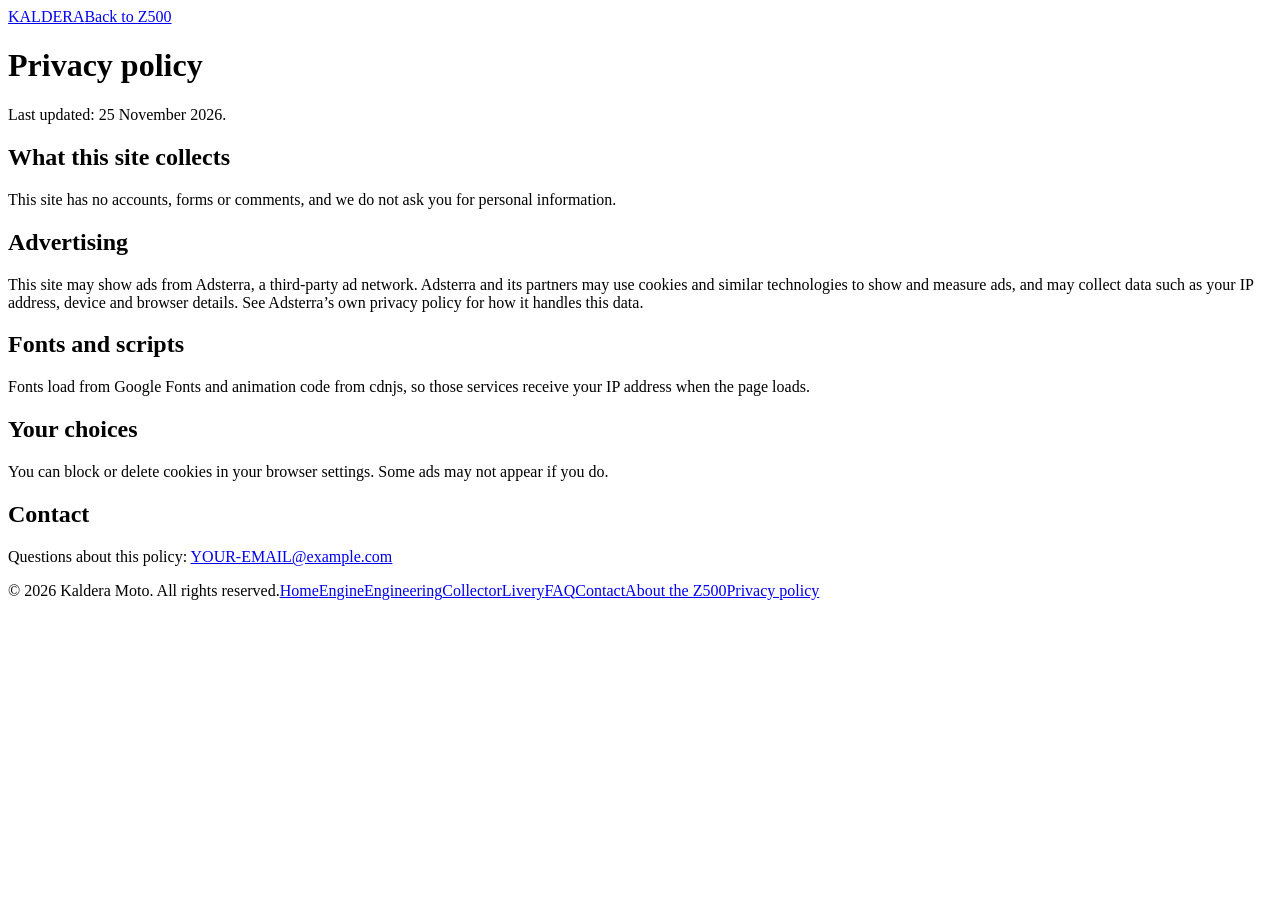
==== privacy.html @ 1100e954 "Add files via upload" ====
<!doctype html>
<html lang="en"><head><meta charset="utf-8"><meta name="viewport" content="width=device-width, initial-scale=1, viewport-fit=cover">
<title>Privacy policy — Kaldera Moto</title><link rel="stylesheet" href="https://fonts.googleapis.com/css2?family=Barlow+Condensed:wght@500;700&family=Archivo:wght@400;500&display=swap"><link rel="stylesheet" href="css/style.css"></head><body>
<header><a class="logo" href="index.html" aria-label="Kaldera Moto home">KALDERA</a><a class="c-button" href="index.html">Back to Z500</a></header>
<main class="doc">
<h1>Privacy policy</h1>
<p>Last updated: 25 November 2026.</p>
<h2>What this site collects</h2>
<p>This site has no accounts, forms or comments, and we do not ask you for personal information.</p>
<h2>Advertising</h2>
<p>This site may show ads from Adsterra, a third-party ad network. Adsterra and its partners may use cookies and similar technologies to show and measure ads, and may collect data such as your IP address, device and browser details. See Adsterra’s own privacy policy for how it handles this data.</p>
<h2>Fonts and scripts</h2>
<p>Fonts load from Google Fonts and animation code from cdnjs, so those services receive your IP address when the page loads.</p>
<h2>Your choices</h2>
<p>You can block or delete cookies in your browser settings. Some ads may not appear if you do.</p>
<h2>Contact</h2>
<p>Questions about this policy: <a href="mailto:YOUR-EMAIL@example.com">YOUR-EMAIL@example.com</a></p>
</main><div class="ad-slot" id="ad-banner" aria-label="Advertisement"></div>
<footer class="footer"><span>© <span id="yr"></span> Kaldera Moto. All rights reserved.</span><a href="index.html">Home</a><a href="engine.html">Engine</a><a href="engineering.html">Engineering</a><a href="collector.html">Collector</a><a href="livery.html">Livery</a><a href="faq.html">FAQ</a><a href="contact.html">Contact</a><a href="about.html">About the Z500</a><a href="privacy.html">Privacy policy</a></footer>
<script>document.getElementById("yr").textContent=new Date().getFullYear()</script><script src="js/ads.js"></script></body></html>
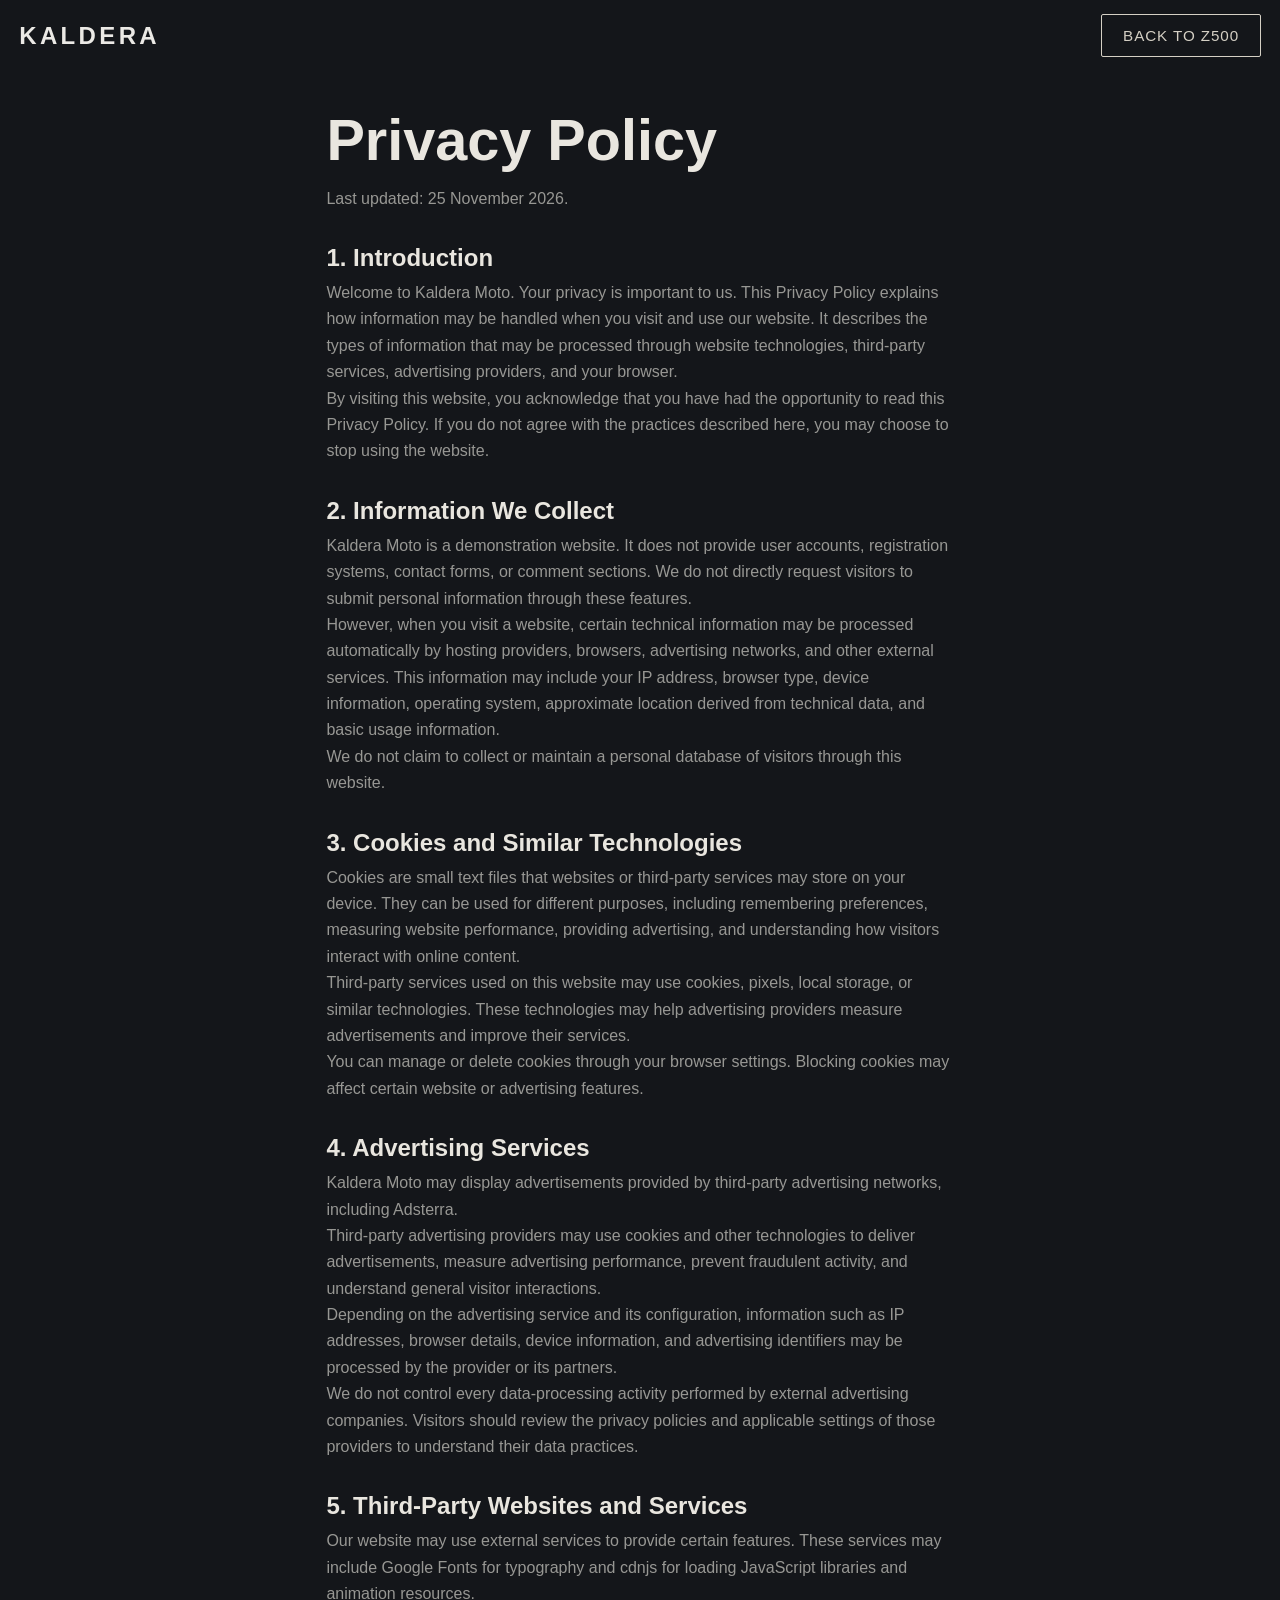
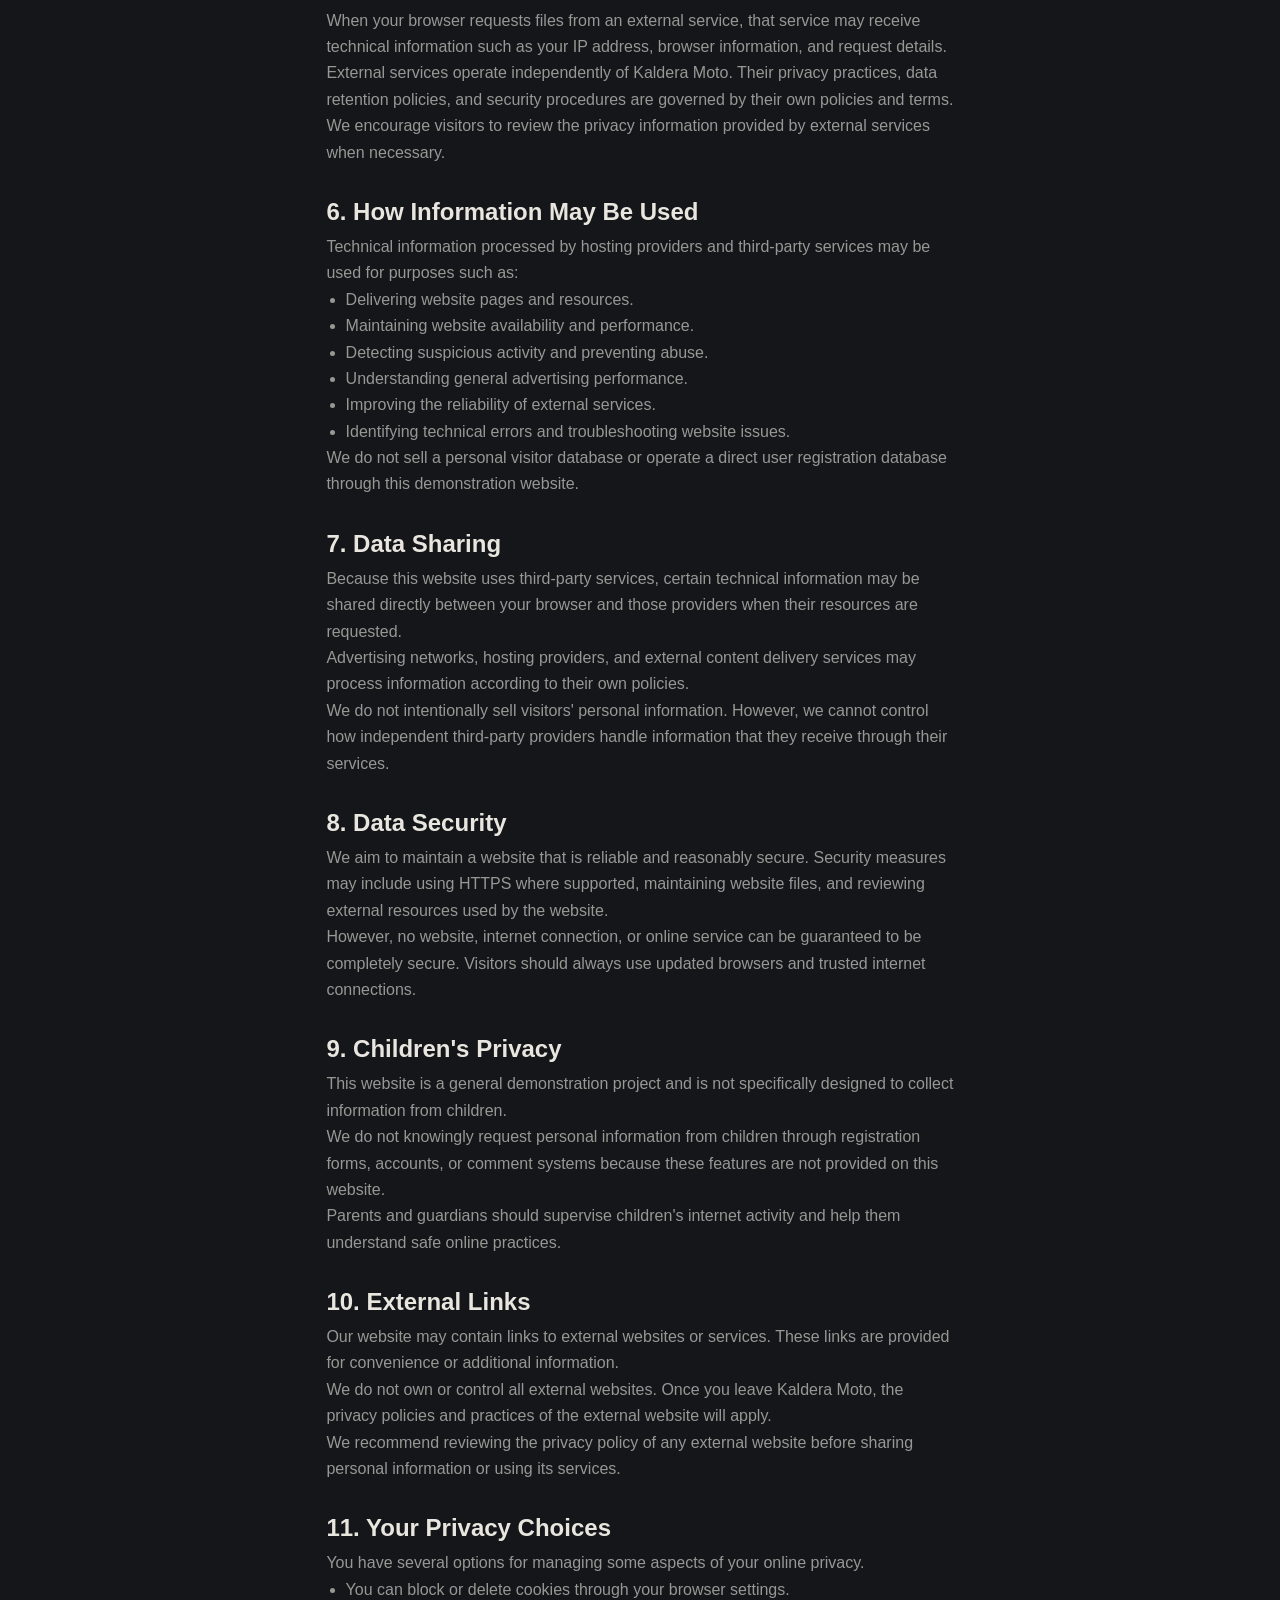
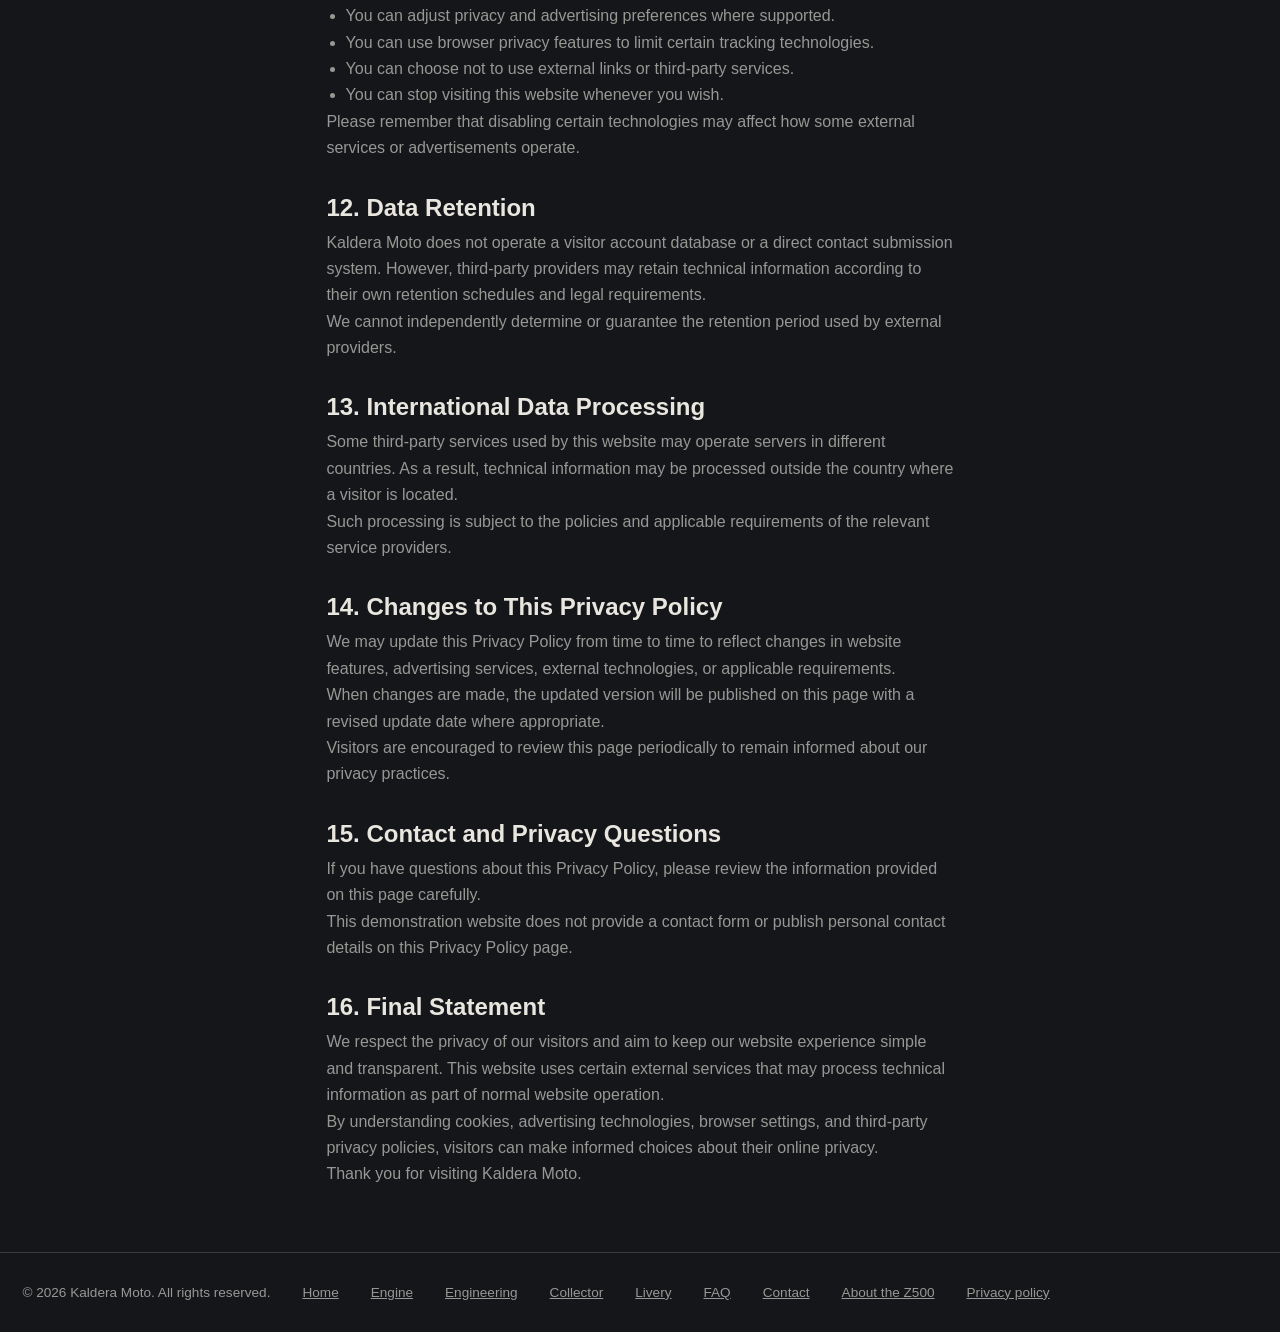
==== commit 3a1d582a: "Update privacy.html" ====
--- a/privacy.html
+++ b/privacy.html
@@ -1,20 +1,188 @@
 <!doctype html>
-<html lang="en"><head><meta charset="utf-8"><meta name="viewport" content="width=device-width, initial-scale=1, viewport-fit=cover">
-<title>Privacy policy — Kaldera Moto</title><link rel="stylesheet" href="https://fonts.googleapis.com/css2?family=Barlow+Condensed:wght@500;700&family=Archivo:wght@400;500&display=swap"><link rel="stylesheet" href="css/style.css"></head><body>
-<header><a class="logo" href="index.html" aria-label="Kaldera Moto home">KALDERA</a><a class="c-button" href="index.html">Back to Z500</a></header>
+<html lang="en">
+<head>
+<meta charset="utf-8">
+<meta name="viewport" content="width=device-width, initial-scale=1, viewport-fit=cover">
+
+<title>Privacy Policy — Kaldera Moto</title>
+
+<meta name="description" content="Read the Kaldera Moto privacy policy to understand cookies, advertising, third-party services, website data, security and visitor privacy.">
+
+<link rel="stylesheet" href="https://fonts.googleapis.com/css2?family=Barlow+Condensed:wght@500;700&family=Archivo:wght@400;500&display=swap">
+
+<link rel="stylesheet" href="css/style.css">
+</head>
+
+<body>
+
+<header>
+<a class="logo" href="index.html" aria-label="Kaldera Moto home">KALDERA</a>
+<a class="c-button" href="index.html">Back to Z500</a>
+</header>
+
 <main class="doc">
-<h1>Privacy policy</h1>
+
+<h1>Privacy Policy</h1>
+
 <p>Last updated: 25 November 2026.</p>
-<h2>What this site collects</h2>
-<p>This site has no accounts, forms or comments, and we do not ask you for personal information.</p>
-<h2>Advertising</h2>
-<p>This site may show ads from Adsterra, a third-party ad network. Adsterra and its partners may use cookies and similar technologies to show and measure ads, and may collect data such as your IP address, device and browser details. See Adsterra’s own privacy policy for how it handles this data.</p>
-<h2>Fonts and scripts</h2>
-<p>Fonts load from Google Fonts and animation code from cdnjs, so those services receive your IP address when the page loads.</p>
-<h2>Your choices</h2>
-<p>You can block or delete cookies in your browser settings. Some ads may not appear if you do.</p>
-<h2>Contact</h2>
-<p>Questions about this policy: <a href="mailto:YOUR-EMAIL@example.com">YOUR-EMAIL@example.com</a></p>
-</main><div class="ad-slot" id="ad-banner" aria-label="Advertisement"></div>
-<footer class="footer"><span>© <span id="yr"></span> Kaldera Moto. All rights reserved.</span><a href="index.html">Home</a><a href="engine.html">Engine</a><a href="engineering.html">Engineering</a><a href="collector.html">Collector</a><a href="livery.html">Livery</a><a href="faq.html">FAQ</a><a href="contact.html">Contact</a><a href="about.html">About the Z500</a><a href="privacy.html">Privacy policy</a></footer>
-<script>document.getElementById("yr").textContent=new Date().getFullYear()</script><script src="js/ads.js"></script></body></html>
+
+<h2>1. Introduction</h2>
+
+<p>Welcome to Kaldera Moto. Your privacy is important to us. This Privacy Policy explains how information may be handled when you visit and use our website. It describes the types of information that may be processed through website technologies, third-party services, advertising providers, and your browser.</p>
+
+<p>By visiting this website, you acknowledge that you have had the opportunity to read this Privacy Policy. If you do not agree with the practices described here, you may choose to stop using the website.</p>
+
+<h2>2. Information We Collect</h2>
+
+<p>Kaldera Moto is a demonstration website. It does not provide user accounts, registration systems, contact forms, or comment sections. We do not directly request visitors to submit personal information through these features.</p>
+
+<p>However, when you visit a website, certain technical information may be processed automatically by hosting providers, browsers, advertising networks, and other external services. This information may include your IP address, browser type, device information, operating system, approximate location derived from technical data, and basic usage information.</p>
+
+<p>We do not claim to collect or maintain a personal database of visitors through this website.</p>
+
+<h2>3. Cookies and Similar Technologies</h2>
+
+<p>Cookies are small text files that websites or third-party services may store on your device. They can be used for different purposes, including remembering preferences, measuring website performance, providing advertising, and understanding how visitors interact with online content.</p>
+
+<p>Third-party services used on this website may use cookies, pixels, local storage, or similar technologies. These technologies may help advertising providers measure advertisements and improve their services.</p>
+
+<p>You can manage or delete cookies through your browser settings. Blocking cookies may affect certain website or advertising features.</p>
+
+<h2>4. Advertising Services</h2>
+
+<p>Kaldera Moto may display advertisements provided by third-party advertising networks, including Adsterra.</p>
+
+<p>Third-party advertising providers may use cookies and other technologies to deliver advertisements, measure advertising performance, prevent fraudulent activity, and understand general visitor interactions.</p>
+
+<p>Depending on the advertising service and its configuration, information such as IP addresses, browser details, device information, and advertising identifiers may be processed by the provider or its partners.</p>
+
+<p>We do not control every data-processing activity performed by external advertising companies. Visitors should review the privacy policies and applicable settings of those providers to understand their data practices.</p>
+
+<h2>5. Third-Party Websites and Services</h2>
+
+<p>Our website may use external services to provide certain features. These services may include Google Fonts for typography and cdnjs for loading JavaScript libraries and animation resources.</p>
+
+<p>When your browser requests files from an external service, that service may receive technical information such as your IP address, browser information, and request details.</p>
+
+<p>External services operate independently of Kaldera Moto. Their privacy practices, data retention policies, and security procedures are governed by their own policies and terms.</p>
+
+<p>We encourage visitors to review the privacy information provided by external services when necessary.</p>
+
+<h2>6. How Information May Be Used</h2>
+
+<p>Technical information processed by hosting providers and third-party services may be used for purposes such as:</p>
+
+<ul>
+<li>Delivering website pages and resources.</li>
+<li>Maintaining website availability and performance.</li>
+<li>Detecting suspicious activity and preventing abuse.</li>
+<li>Understanding general advertising performance.</li>
+<li>Improving the reliability of external services.</li>
+<li>Identifying technical errors and troubleshooting website issues.</li>
+</ul>
+
+<p>We do not sell a personal visitor database or operate a direct user registration database through this demonstration website.</p>
+
+<h2>7. Data Sharing</h2>
+
+<p>Because this website uses third-party services, certain technical information may be shared directly between your browser and those providers when their resources are requested.</p>
+
+<p>Advertising networks, hosting providers, and external content delivery services may process information according to their own policies.</p>
+
+<p>We do not intentionally sell visitors' personal information. However, we cannot control how independent third-party providers handle information that they receive through their services.</p>
+
+<h2>8. Data Security</h2>
+
+<p>We aim to maintain a website that is reliable and reasonably secure. Security measures may include using HTTPS where supported, maintaining website files, and reviewing external resources used by the website.</p>
+
+<p>However, no website, internet connection, or online service can be guaranteed to be completely secure. Visitors should always use updated browsers and trusted internet connections.</p>
+
+<h2>9. Children's Privacy</h2>
+
+<p>This website is a general demonstration project and is not specifically designed to collect information from children.</p>
+
+<p>We do not knowingly request personal information from children through registration forms, accounts, or comment systems because these features are not provided on this website.</p>
+
+<p>Parents and guardians should supervise children's internet activity and help them understand safe online practices.</p>
+
+<h2>10. External Links</h2>
+
+<p>Our website may contain links to external websites or services. These links are provided for convenience or additional information.</p>
+
+<p>We do not own or control all external websites. Once you leave Kaldera Moto, the privacy policies and practices of the external website will apply.</p>
+
+<p>We recommend reviewing the privacy policy of any external website before sharing personal information or using its services.</p>
+
+<h2>11. Your Privacy Choices</h2>
+
+<p>You have several options for managing some aspects of your online privacy.</p>
+
+<ul>
+<li>You can block or delete cookies through your browser settings.</li>
+<li>You can adjust privacy and advertising preferences where supported.</li>
+<li>You can use browser privacy features to limit certain tracking technologies.</li>
+<li>You can choose not to use external links or third-party services.</li>
+<li>You can stop visiting this website whenever you wish.</li>
+</ul>
+
+<p>Please remember that disabling certain technologies may affect how some external services or advertisements operate.</p>
+
+<h2>12. Data Retention</h2>
+
+<p>Kaldera Moto does not operate a visitor account database or a direct contact submission system. However, third-party providers may retain technical information according to their own retention schedules and legal requirements.</p>
+
+<p>We cannot independently determine or guarantee the retention period used by external providers.</p>
+
+<h2>13. International Data Processing</h2>
+
+<p>Some third-party services used by this website may operate servers in different countries. As a result, technical information may be processed outside the country where a visitor is located.</p>
+
+<p>Such processing is subject to the policies and applicable requirements of the relevant service providers.</p>
+
+<h2>14. Changes to This Privacy Policy</h2>
+
+<p>We may update this Privacy Policy from time to time to reflect changes in website features, advertising services, external technologies, or applicable requirements.</p>
+
+<p>When changes are made, the updated version will be published on this page with a revised update date where appropriate.</p>
+
+<p>Visitors are encouraged to review this page periodically to remain informed about our privacy practices.</p>
+
+<h2>15. Contact and Privacy Questions</h2>
+
+<p>If you have questions about this Privacy Policy, please review the information provided on this page carefully.</p>
+
+<p>This demonstration website does not provide a contact form or publish personal contact details on this Privacy Policy page.</p>
+
+<h2>16. Final Statement</h2>
+
+<p>We respect the privacy of our visitors and aim to keep our website experience simple and transparent. This website uses certain external services that may process technical information as part of normal website operation.</p>
+
+<p>By understanding cookies, advertising technologies, browser settings, and third-party privacy policies, visitors can make informed choices about their online privacy.</p>
+
+<p>Thank you for visiting Kaldera Moto.</p>
+
+</main>
+
+<div class="ad-slot" id="ad-banner" aria-label="Advertisement"></div>
+
+<footer class="footer">
+<span>© <span id="yr"></span> Kaldera Moto. All rights reserved.</span>
+<a href="index.html">Home</a>
+<a href="engine.html">Engine</a>
+<a href="engineering.html">Engineering</a>
+<a href="collector.html">Collector</a>
+<a href="livery.html">Livery</a>
+<a href="faq.html">FAQ</a>
+<a href="contact.html">Contact</a>
+<a href="about.html">About the Z500</a>
+<a href="privacy.html">Privacy policy</a>
+</footer>
+
+<script>
+document.getElementById("yr").textContent = new Date().getFullYear();
+</script>
+
+<script src="js/ads.js"></script>
+
+</body>
+</html>
--- a/css/style.css
+++ b/css/style.css
@@ -0,0 +1,76 @@
+:root{--ink:#14161a;--bone:#e9e6df;--red:#e1251b;--dim:rgba(233,230,223,.62);--line:rgba(233,230,223,.18);
+--display:"Barlow Condensed","Arial Narrow",Arial,sans-serif;--body:"Archivo",Arial,sans-serif;--ruler-progress:0%}
+@media (prefers-color-scheme:dark){:root{color-scheme:dark}}
+*{box-sizing:border-box;margin:0}
+html{background:var(--ink);color:var(--bone);font-family:var(--body);-webkit-text-size-adjust:100%}
+body{padding-top:env(safe-area-inset-top,0px);padding-bottom:env(safe-area-inset-bottom,0px);background:var(--ink)}
+:focus-visible{outline:2px solid var(--red);outline-offset:3px}
+.c-button{font:500 .95rem/1 var(--display);letter-spacing:.06em;text-transform:uppercase;color:inherit;cursor:pointer;display:inline-flex;gap:.5rem;align-items:center;padding:.8rem 1.3rem;border:1px solid currentColor;background:none;border-radius:2px;text-decoration:none;transition:opacity .2s}
+.c-button--raised{background:var(--red);border-color:var(--red);color:#fff}
+.c-button--underline{border:0;padding:0;text-decoration:underline;text-transform:none;letter-spacing:0;font-family:var(--body)}
+.c-button--disabled,.c-button[disabled]{opacity:.4;pointer-events:none}
+header{position:fixed;top:env(safe-area-inset-top,0px);left:0;right:0;z-index:20;display:flex;justify-content:space-between;align-items:center;padding:.9rem 1.2rem;mix-blend-mode:difference}
+.logo{font:700 1.5rem var(--display);letter-spacing:.14em;color:#fff;text-decoration:none}
+/* hero reveal */
+.hero-reveal{position:fixed;inset:0;z-index:40;background:var(--ink);display:grid;place-items:center;padding:1.5rem;text-align:left}
+.hero-reveal__wrapper{max-width:34rem;display:grid;gap:1.6rem}
+.hero-reveal__title{font:500 clamp(1.8rem,6vw,3rem)/1.05 var(--display);letter-spacing:.01em}
+.hero-reveal__logo{font:700 clamp(3rem,16vw,9rem)/.9 var(--display);letter-spacing:.08em;color:var(--red)}
+.hero-reveal__controls{display:flex;gap:.8rem;flex-wrap:wrap}
+/* scrolly */
+.scrolly-pin-target{position:relative}
+.scrolly-telling__content{position:relative;height:100vh;height:100svh;overflow:hidden;background:#0b0c0e}
+.scrolly-telling__canvas{position:absolute;inset:0;width:100%;height:100%;object-fit:cover}
+.scrolly-telling__slide{position:absolute;inset:0;display:flex;flex-direction:column;justify-content:flex-end;padding:5rem 1.4rem 6rem;opacity:0;visibility:hidden;pointer-events:none}
+.scrolly-telling__slide.is-active{opacity:1;visibility:inherit}
+.scrolly-telling__slide[data-position=center-right]{align-items:flex-end;justify-content:center;text-align:right}
+.scrolly-telling__slide[data-position=bottom-right]{align-items:flex-end;text-align:right}
+.scrolly-telling__slide[data-position=bottom-center]{align-items:center;text-align:center}
+.intro-paragraph{max-width:30rem}
+.intro-paragraph__title{font:700 clamp(2rem,7vw,4.4rem)/.98 var(--display);text-transform:uppercase}
+.intro-paragraph__description{margin-top:.8rem;color:var(--dim);line-height:1.5;max-width:26rem}
+.scrolly-telling__badges{display:flex;gap:1.6rem;margin-top:1.4rem;flex-wrap:wrap}
+.badge-spec dt{font:700 2.2rem/1 var(--display)}
+.badge-spec dd{color:var(--dim);font-size:.8rem;margin-top:.2rem}
+.scroll-ruler{position:absolute;left:1.4rem;right:1.4rem;bottom:calc(2rem + env(safe-area-inset-bottom,0px));height:18px;max-width:420px;
+background:linear-gradient(to right,var(--red) var(--ruler-progress),rgba(233,230,223,.28) var(--ruler-progress));
+-webkit-mask-image:repeating-linear-gradient(to right,#000 0 2px,transparent 2px 12px);mask-image:repeating-linear-gradient(to right,#000 0 2px,transparent 2px 12px)}
+.scroll-down-affordance{position:absolute;right:1.4rem;top:50%;font:500 .85rem var(--display);letter-spacing:.1em;text-transform:uppercase;background:none;border:0;color:var(--dim);writing-mode:vertical-rl}
+.gallery-selectors{padding:5rem 1.4rem;max-width:60rem;margin:auto;display:grid;gap:0}
+.gallery-selectors__caption{font:700 clamp(1.8rem,5vw,3rem) var(--display);margin-bottom:1.5rem}
+.c-button--design-gallery-selector{display:flex;flex-direction:column;align-items:flex-start;gap:.3rem;border:0;border-top:1px solid var(--line);padding:1.3rem 0;width:100%;text-align:left;letter-spacing:0;text-transform:none}
+.c-button--design-gallery-selector strong{font:700 1.7rem var(--display);letter-spacing:.03em}
+.c-button--design-gallery-selector span{color:var(--dim);font:400 .95rem var(--body)}
+.c-button--design-gallery-selector:hover strong{color:var(--red)}
+.home-page__legal-box{max-width:60rem;margin:0 auto;padding:0 1.4rem 3rem;color:var(--dim);font-size:.78rem;line-height:1.5}
+footer.footer{border-top:1px solid var(--line);padding:2rem 1.4rem;display:flex;flex-wrap:wrap;gap:1rem 2rem;align-items:center;font-size:.85rem;color:var(--dim)}
+/* modal */
+dialog{border:0;background:var(--bone);color:var(--ink);width:min(40rem,calc(100% - 2rem));padding:1.6rem;border-radius:4px}
+dialog::backdrop{background:rgba(0,0,0,.7)}
+.modal__close{float:right;background:none;border:0;font-size:1.6rem;cursor:pointer;color:inherit}
+.modal__title{font:700 2.2rem/1 var(--display);text-transform:uppercase;margin:.4rem 0 .6rem}
+.modal__intro{line-height:1.5;margin-bottom:1.2rem}
+.slider__slide{border-top:2px solid var(--ink);padding:1rem 0;min-height:9rem}
+.slider__kicker{font:500 .85rem var(--display);letter-spacing:.1em;color:var(--red)}
+.slider__title{font:700 1.5rem var(--display);margin:.3rem 0}
+.slider__desc{line-height:1.5}
+.slider__nav{display:flex;gap:.6rem;margin-top:.8rem}
+.wipe{position:fixed;inset:0;z-index:60;background:var(--red);clip-path:inset(0 100% 0 0);pointer-events:none}
+.motion-safe-only{}
+@media (prefers-reduced-motion:reduce){
+ .scrolly-telling__content{height:auto;overflow:visible}
+ .scrolly-telling__canvas{position:relative;height:60vh}
+ .scrolly-telling__slide{position:relative;opacity:1;visibility:visible;padding:2rem 1.4rem}
+ .scroll-ruler,.scroll-down-affordance{display:none}
+}
+/* site pages + ad slots */
+.doc{max-width:42rem;margin:0 auto;padding:7rem 1.4rem 4rem;line-height:1.65}
+.doc h1{font:700 clamp(2.2rem,7vw,3.6rem)/1 var(--display);margin-bottom:1rem}
+.doc h2{font:700 1.5rem var(--display);margin:2rem 0 .5rem}
+.doc p,.doc li{color:var(--dim)}.doc ul{padding-left:1.2rem}.doc a{color:var(--bone)}
+.doc table{width:100%;border-collapse:collapse;margin-top:1rem}
+.doc th,.doc td{text-align:left;padding:.7rem .4rem;border-top:1px solid var(--line)}
+.doc th{font:700 1.1rem var(--display);color:var(--bone)}
+.ad-slot{max-width:60rem;margin:0 auto;padding:1rem 1.4rem;text-align:center;min-height:0}
+.ad-slot:empty{display:none}
+.footer a{color:inherit}
